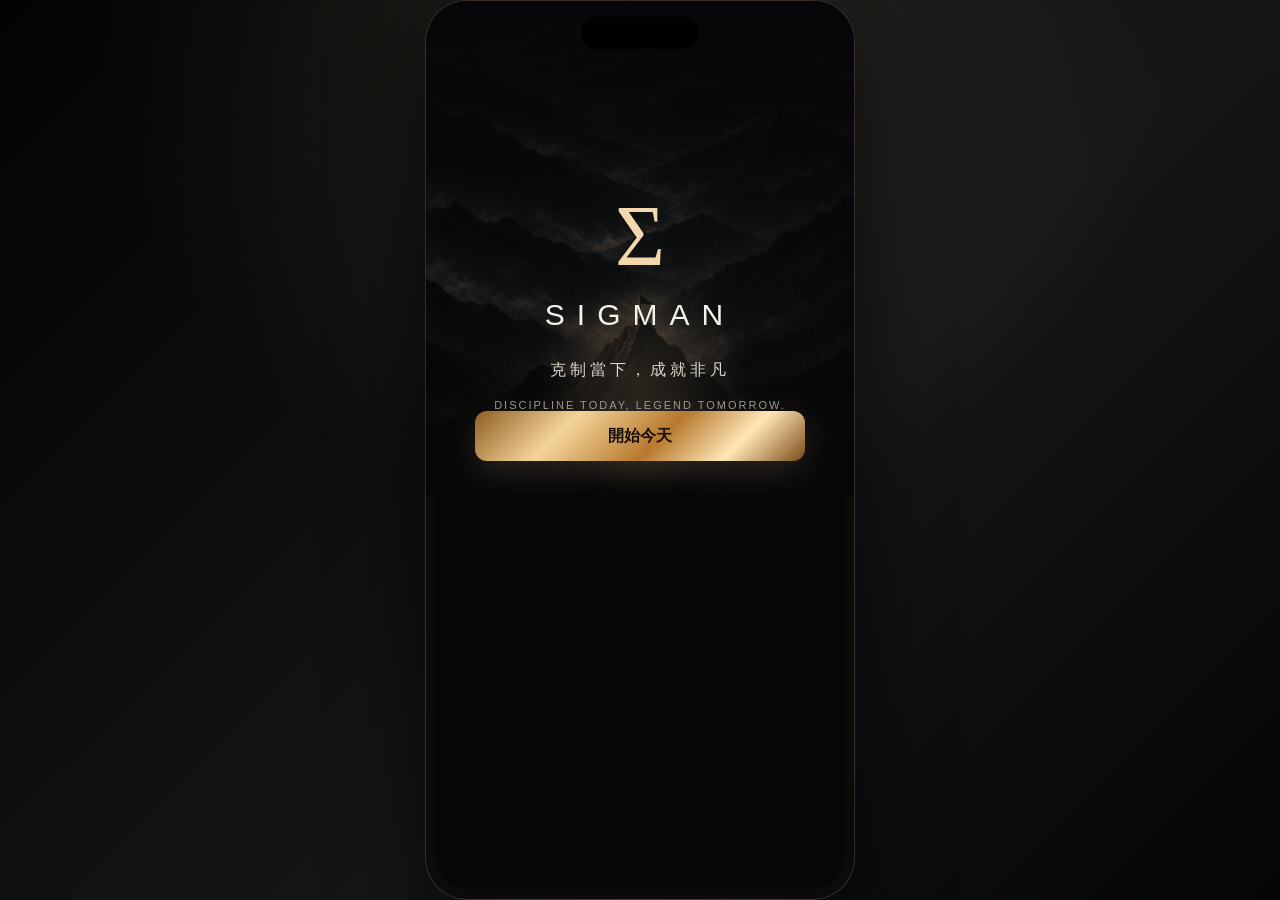
==== app.html @ 0994680c "Add premium landing page and brand assets" ====
<!doctype html>
<html lang="zh-Hant">
  <head>
    <meta charset="utf-8" />
    <meta name="viewport" content="width=device-width, initial-scale=1, viewport-fit=cover" />
    <meta name="theme-color" content="#050607" />
    <meta name="apple-mobile-web-app-capable" content="yes" />
    <meta name="apple-mobile-web-app-status-bar-style" content="black-translucent" />
    <meta name="apple-mobile-web-app-title" content="SIGMAN" />
    <meta name="description" content="SIGMAN 自律掌控系統" />
    <title>SIGMAN App</title>
    <link rel="manifest" href="manifest.json?v=10" />
    <link rel="apple-touch-icon" href="assets/icon-180.png" />
    <link rel="icon" href="assets/icon-192.png" />
    <link rel="stylesheet" href="styles.css?v=10" />
  </head>
  <body>
    <main class="phone-shell" aria-label="SIGMAN MVP">
      <section class="screen splash active" data-screen="splash">
        <div class="brand-mark">&Sigma;</div>
        <h1>SIGMAN</h1>
        <p class="tagline">&#20811;&#21046;&#30070;&#19979;&#65292;&#25104;&#23601;&#38750;&#20961;</p>
        <p class="subline">DISCIPLINE TODAY, LEGEND TOMORROW.</p>
        <div class="mountain" aria-hidden="true"></div>
        <button class="primary-btn" data-start>&#38283;&#22987;&#20170;&#22825;</button>
      </section>

      <section class="screen app-screen" data-screen="home">
        <header class="topbar">
          <div>
            <span class="eyebrow">掌控中心</span>
            <h2>SIGMAN</h2>
          </div>
          <button class="icon-btn" data-go="setup" data-nav="setup" aria-label="Settings">&#9881;</button>
        </header>

        <div class="content home-content">
          <section class="streak-hero">
            <img class="hero-sigil" src="assets/brand/sigma-shield.svg" alt="" />
            <span class="eyebrow">紀律儀表板</span>
            <div class="day-number">
              <strong id="streakDays">1</strong>
              <span>&#22825;</span>
            </div>
            <p id="homeMessage">&#20170;&#22825;&#21482;&#38656;&#35201;&#23432;&#20303;&#20170;&#22825;&#12290;</p>
            <div class="metric-row">
              <span>協定啟動 <b id="startDateLabel">--</b></span>
              <span>最佳紀錄 <b id="bestDays">1 &#22825;</b></span>
            </div>
          </section>

          <button class="reason-card" data-go="setup" data-nav="setup">
            <span class="eyebrow">&#25105;&#30340;&#29702;&#30001;</span>
            <strong id="reasonLabel">&#35373;&#23450;&#19968;&#20491;&#20320;&#19981;&#24819;&#20013;&#26039;&#32000;&#37636;&#30340;&#29702;&#30001;&#12290;</strong>
          </button>

          <section class="rescue-strip priority">
            <div>
              <span class="eyebrow">衝動來襲</span>
              <h3>啟動 90 秒掌控協定</h3>
              <p>停止滑動，離開刺激源，用行動奪回主導權。</p>
            </div>
            <button class="secondary-btn" data-go="rescue" data-nav="rescue">開始掌控</button>
          </section>

          <section class="task-panel">
            <div class="section-head">
              <div>
                <span class="eyebrow">今日執行系統</span>
                <h3>完成 4 個小勝利</h3>
              </div>
              <div class="task-tools">
                <span><b id="doneCount">0</b>/4</span>
                <button class="mini-action" type="button" id="refreshTasksButton">&#21047;&#26032;</button>
              </div>
            </div>
            <div class="tasks" id="taskList"></div>
          </section>
        </div>
      </section>

      <section class="screen app-screen" data-screen="rescue">
        <header class="detailbar">
          <button class="icon-btn" data-go="home" data-nav="home" aria-label="Back">&lsaquo;</button>
          <h2>救援 / 掌控中心</h2>
          <button class="icon-btn" data-reset-timer aria-label="Reset timer">&#8635;</button>
        </header>

        <div class="content rescue-content">
          <section class="timer-card" id="timerCard">
            <img class="timer-sigil" src="assets/brand/sigma-shield.svg" alt="" />
            <span class="eyebrow">90 秒控制協定</span>
            <div class="timer" id="timer">90</div>
            <span class="timer-unit">&#31186;</span>
            <p id="rescuePrompt">你不需要解決一生，只需要守住這一刻。</p>
          </section>

          <section class="action-panel">
            <div class="section-head compact">
              <h3>戰術行動卡</h3>
              <span>用行動切斷自動反應</span>
            </div>
            <div class="action-grid" id="actionGrid"></div>
          </section>

          <section class="completion-card" id="completionCard" hidden>
            <span class="eyebrow">掌控完成</span>
            <h3>你剛剛守住了一次。</h3>
            <p id="completionText">&#36889;&#19968;&#27425;&#65292;&#32000;&#37636;&#20445;&#30041;&#19979;&#20358;&#20102;&#12290;</p>
            <button class="secondary-btn" data-go="home" data-nav="home">&#22238;&#21040;&#39318;&#38913;</button>
          </section>

          <button class="wide-action" id="surviveButton">我已完成掌控</button>
          <button class="text-link" data-go="setup" data-nav="setup">我需要重置協定</button>
        </div>
      </section>

      <section class="screen app-screen" data-screen="setup">
        <header class="detailbar">
          <button class="icon-btn" data-go="home" data-nav="home" aria-label="Back">&lsaquo;</button>
          <h2>協定設定</h2>
          <span></span>
        </header>

        <form class="content setup-form" id="setupForm">
          <section class="setting-card">
            <span class="eyebrow">目前紀錄</span>
            <div class="stats-grid">
              <span>連續掌控<b id="settingsStreak">1 &#22825;</b></span>
              <span>啟動日期<b id="settingsStartDate">--</b></span>
              <span>最佳紀錄<b id="settingsBest">1 &#22825;</b></span>
              <span>協定完成<b id="settingsRescues">0 &#27425;</b></span>
            </div>
          </section>

          <section class="setting-card">
            <label>
              <span>我的個人準則</span>
              <textarea id="reasonInput" rows="4" maxlength="80" placeholder="&#20363;&#22914;&#65306;&#25105;&#35201;&#25226;&#27880;&#24847;&#21147;&#25343;&#22238;&#20358;&#65292;&#35731;&#29983;&#27963;&#37325;&#26032;&#31337;&#23450;&#12290;"></textarea>
            </label>
            <label>
              <span>&#38283;&#22987;&#26085;&#26399;</span>
              <input type="date" id="startDateInput" />
            </label>
            <button class="primary-btn" type="submit">儲存協定</button>
          </section>

          <section class="setting-card muted-card">
            <span class="eyebrow">重置協定</span>
            <p>一次失誤不是投降。最佳紀錄保留，標準不變，重新出發。</p>
            <button class="danger-btn" type="button" id="relapseButton">重新啟動今天</button>
          </section>
        </form>
      </section>

      <nav class="bottom-nav" hidden>
        <button class="active" data-go="home" data-nav="home"><span>&#8962;</span>&#39318;&#38913;</button>
        <button data-go="rescue" data-nav="rescue"><span>&#9889;</span>&#24613;&#25937;</button>
        <button data-go="setup" data-nav="setup"><span>&#9881;</span>&#35373;&#23450;</button>
      </nav>
    </main>

    <script src="app.js?v=10"></script>
  </body>
</html>
---- styles.css ----
:root {
  color-scheme: dark;
  --bg: #050607;
  --panel: #111315;
  --panel-2: #17191c;
  --line: #292b2f;
  --muted: #9a9792;
  --text: #f5f1eb;
  --gold: #e2bf91;
  --gold-2: #f3d8ad;
  --gold-dark: #8f5d21;
  --gold-line: rgba(226, 191, 145, 0.36);
  --gold-gradient: linear-gradient(135deg, #8f5d21 0%, #f4d49a 28%, #b6782e 56%, #ffe7b7 78%, #7a4b17 100%);
  --danger: #d88672;
  font-family: Inter, "Noto Sans TC", "PingFang TC", "Microsoft JhengHei", sans-serif;
}

* {
  box-sizing: border-box;
}

html,
body {
  min-height: 100%;
}

[hidden] {
  display: none !important;
}

body {
  min-height: 100vh;
  margin: 0;
  display: grid;
  place-items: center;
  background:
    radial-gradient(circle at 50% 0%, rgba(226, 191, 145, 0.13), transparent 34rem),
    linear-gradient(135deg, #020303, #141618 58%, #050505);
  color: var(--text);
}

button,
input,
textarea {
  font: inherit;
}

button {
  border: 0;
  color: inherit;
  cursor: pointer;
}

.phone-shell {
  position: relative;
  width: min(100vw, 430px);
  height: min(100dvh, 900px);
  min-height: 760px;
  overflow: hidden;
  background:
    radial-gradient(circle at 50% 4%, rgba(226, 191, 145, 0.13), transparent 17rem),
    #050607;
  border: 1px solid rgba(226, 191, 145, 0.22);
  border-radius: 42px;
  box-shadow: 0 30px 90px rgba(0, 0, 0, 0.6), inset 0 0 0 10px #0b0b0c;
}

.phone-shell::before {
  content: "";
  position: absolute;
  z-index: 20;
  top: 16px;
  left: 50%;
  width: 118px;
  height: 32px;
  transform: translateX(-50%);
  border-radius: 999px;
  background: #010101;
}

.screen {
  position: absolute;
  inset: 0;
  display: none;
  padding: calc(56px + env(safe-area-inset-top)) 24px calc(92px + env(safe-area-inset-bottom));
}

.screen.active {
  display: block;
}

.splash.screen.active {
  display: flex;
}

.splash {
  position: relative;
  flex-direction: column;
  align-items: center;
  text-align: center;
  overflow: auto;
  padding-top: clamp(96px, 21dvh, 204px);
  padding-bottom: calc(34px + env(safe-area-inset-bottom));
  background:
    linear-gradient(180deg, rgba(5, 6, 7, 0.86) 0%, rgba(5, 6, 7, 0.52) 34%, rgba(5, 6, 7, 0.32) 62%, rgba(5, 6, 7, 0.86) 100%),
    url("assets/splash-wallpaper.png") center center / cover no-repeat;
}

.brand-mark {
  margin-inline: auto;
  width: 92px;
  height: 92px;
  display: grid;
  place-items: center;
  color: var(--gold-2);
  font-family: Georgia, serif;
  font-size: 86px;
  line-height: 1;
}

.splash h1 {
  margin: 16px 0 0;
  font-size: 30px;
  font-weight: 500;
  letter-spacing: 12px;
}

.tagline {
  margin: 28px 0 0;
  color: #ddd6cd;
  letter-spacing: 4px;
}

.subline {
  margin: 18px 0 0;
  color: var(--muted);
  font-size: 11px;
  letter-spacing: 2px;
}

.mountain {
  position: absolute;
  left: 0;
  right: 0;
  inset: 0;
  z-index: 0;
  pointer-events: none;
  background:
    radial-gradient(circle at 50% 78%, rgba(226, 191, 145, 0.16), transparent 24%),
    linear-gradient(180deg, rgba(5, 6, 7, 0.96), rgba(5, 6, 7, 0.2) 54%, rgba(5, 6, 7, 0.96));
  opacity: 1;
}

.primary-btn,
.secondary-btn,
.wide-action,
.danger-btn {
  min-height: 50px;
  border-radius: 12px;
  font-weight: 700;
}

.primary-btn,
.wide-action {
  position: relative;
  z-index: 1;
  width: 100%;
  background: var(--gold-gradient);
  color: #17100a;
  box-shadow: 0 10px 36px rgba(226, 191, 145, 0.18);
}

.splash .primary-btn {
  width: calc(100% - 28px);
  max-width: 330px;
  margin-top: auto;
  margin-bottom: 0;
}

.splash .brand-mark,
.splash h1,
.splash .tagline,
.splash .subline,
.splash .primary-btn {
  position: relative;
  z-index: 1;
}

.secondary-btn {
  padding: 0 16px;
  background: rgba(226, 191, 145, 0.13);
  color: var(--gold-2);
}

.danger-btn {
  width: 100%;
  margin-top: 14px;
  background: rgba(216, 134, 114, 0.12);
  color: #f2b09f;
}

.topbar,
.detailbar {
  display: flex;
  align-items: center;
  justify-content: space-between;
  height: 58px;
  border-bottom: 1px solid rgba(255, 255, 255, 0.06);
}

.topbar h2,
.detailbar h2 {
  margin: 3px 0 0;
  font-size: 24px;
  letter-spacing: 5px;
}

.detailbar h2 {
  font-size: 20px;
  letter-spacing: 1px;
}

.eyebrow {
  display: block;
  color: var(--gold);
  font-size: 12px;
  letter-spacing: 1px;
}

.icon-btn {
  width: 36px;
  height: 36px;
  display: grid;
  place-items: center;
  border: 1px solid #393b3f;
  border-radius: 50%;
  background: transparent;
  color: #f0eadf;
}

.content {
  height: calc(100% - 58px);
  overflow: auto;
  padding: 18px 0 10px;
  scrollbar-width: none;
}

.content::-webkit-scrollbar {
  display: none;
}

.streak-card,
.streak-hero,
.reason-card,
.completion-card,
.setting-card,
.task-panel,
.timer-card,
.action-panel,
.rescue-strip {
  border: 1px solid rgba(226, 191, 145, 0.14);
  border-radius: 8px;
  background:
    radial-gradient(circle at 50% 0%, rgba(226, 191, 145, 0.12), transparent 16rem),
    linear-gradient(180deg, rgba(255, 255, 255, 0.055), rgba(255, 255, 255, 0.022));
}

.streak-card {
  padding: 22px;
  display: grid;
  grid-template-columns: 1fr 104px;
  gap: 12px 20px;
  align-items: center;
}

.home-content {
  padding-bottom: 20px;
}

.streak-hero {
  position: relative;
  overflow: hidden;
  padding: 22px;
  text-align: center;
}

.streak-hero::before {
  content: "";
  position: absolute;
  inset: 12px 32px auto;
  height: 220px;
  background: url("assets/ui/premium-ring.svg") center / contain no-repeat;
  opacity: 0.52;
  pointer-events: none;
}

.hero-sigil,
.timer-sigil {
  position: relative;
  z-index: 1;
  width: 56px;
  height: 56px;
  margin: 0 auto 8px;
  display: block;
}

.day-number {
  position: relative;
  z-index: 1;
  display: flex;
  align-items: baseline;
  justify-content: center;
  gap: 10px;
  margin-top: 4px;
}

.day-number strong {
  font-family: Georgia, "Times New Roman", serif;
  font-size: 86px;
  line-height: 0.95;
  letter-spacing: 0;
}

.day-number span {
  color: var(--gold);
  font-size: 18px;
  font-weight: 700;
}

.streak-hero p {
  position: relative;
  z-index: 1;
  margin: 12px 0 0;
  color: #e7e0d7;
  line-height: 1.7;
}

.metric-row {
  position: relative;
  z-index: 1;
  display: grid;
  grid-template-columns: repeat(2, minmax(0, 1fr));
  gap: 10px;
  margin-top: 18px;
}

.metric-row span {
  min-height: 54px;
  display: grid;
  place-items: center;
  gap: 4px;
  padding: 10px;
  border: 1px solid rgba(255, 255, 255, 0.045);
  border-radius: 8px;
  background: rgba(0, 0, 0, 0.16);
  color: var(--muted);
  font-size: 12px;
}

.metric-row b {
  color: var(--text);
  font-size: 15px;
}

.reason-card {
  width: 100%;
  margin-top: 14px;
  padding: 16px;
  display: block;
  text-align: left;
  border-color: rgba(226, 191, 145, 0.2);
  background:
    linear-gradient(180deg, rgba(226, 191, 145, 0.12), rgba(255, 255, 255, 0.025));
}

.reason-card strong {
  display: block;
  margin-top: 6px;
  color: #eee7dd;
  line-height: 1.7;
}

.ring {
  width: 164px;
  aspect-ratio: 1;
  display: grid;
  place-items: center;
  place-content: center;
  border-radius: 50%;
  background:
    radial-gradient(circle closest-side, #151719 75%, transparent 76%),
    conic-gradient(var(--gold) calc(var(--progress) * 1%), #333 0);
  text-align: center;
}

.ring span,
.ring small,
.streak-meta span {
  color: #aaa39b;
  font-size: 12px;
}

.ring strong {
  font-size: 42px;
}

.streak-meta {
  display: grid;
  gap: 7px;
}

.streak-meta strong {
  font-size: 18px;
}

blockquote {
  grid-column: 1 / -1;
  margin: 12px 0 0;
  text-align: center;
  line-height: 1.8;
}

cite {
  display: block;
  margin-top: 5px;
  color: var(--muted);
  font-size: 12px;
  font-style: normal;
}

.rescue-strip {
  margin-top: 14px;
  padding: 16px;
  display: flex;
  align-items: center;
  justify-content: space-between;
  gap: 14px;
}

.rescue-strip.priority {
  align-items: stretch;
}

.rescue-strip.priority div {
  min-width: 0;
}

.rescue-strip.priority p {
  margin: 6px 0 0;
  color: var(--muted);
  font-size: 12px;
  line-height: 1.6;
}

.rescue-strip h3,
.section-head h3 {
  margin: 4px 0 0;
  font-size: 17px;
}

.task-panel,
.action-panel {
  margin-top: 14px;
  padding: 16px 12px;
}

.section-head {
  display: flex;
  align-items: end;
  justify-content: space-between;
  gap: 12px;
  padding: 0 2px 10px;
}

.section-head.compact {
  display: block;
}

.section-head span {
  color: #b9b2aa;
  font-size: 12px;
}

.task-tools {
  display: flex;
  align-items: center;
  gap: 8px;
  flex-shrink: 0;
}

.mini-action {
  min-height: 32px;
  padding: 0 12px;
  border: 1px solid rgba(226, 191, 145, 0.25);
  border-radius: 999px;
  background: rgba(226, 191, 145, 0.12);
  color: var(--gold-2);
  font-size: 12px;
  font-weight: 800;
}

.task {
  width: 100%;
  display: grid;
  grid-template-columns: 54px 1fr 30px;
  gap: 10px;
  align-items: center;
  min-height: 68px;
  text-align: left;
  border-top: 1px solid rgba(255, 255, 255, 0.06);
  background: transparent;
}

.task-icon {
  width: 46px;
  height: 32px;
  display: grid;
  place-items: center;
  border-radius: 999px;
  background: rgba(226, 191, 145, 0.1);
  color: var(--gold);
  font-size: 12px;
  font-weight: 700;
}

.task strong,
.action-card strong {
  display: block;
  font-size: 15px;
}

.task small,
.action-card small,
.timer-card p {
  display: block;
  margin-top: 4px;
  color: #aaa39b;
  font-size: 12px;
  line-height: 1.5;
}

.check {
  width: 24px;
  height: 24px;
  display: grid;
  place-items: center;
  border: 1px solid #54575a;
  border-radius: 50%;
}

.task.done .check {
  border-color: transparent;
  background: var(--gold);
  color: #21170f;
}

.rescue-content {
  padding-top: 18px;
}

.timer-card {
  position: relative;
  overflow: hidden;
  padding: 24px 18px;
  text-align: center;
}

.timer-card::before {
  content: "";
  position: absolute;
  inset: 18px 40px auto;
  height: 220px;
  background: url("assets/ui/premium-ring.svg") center / contain no-repeat;
  opacity: 0.65;
  pointer-events: none;
}

.timer-card h1 {
  margin: 6px 0 0;
  font-size: 26px;
}

.timer {
  position: relative;
  z-index: 1;
  margin: 24px auto 12px;
  width: 190px;
  aspect-ratio: 1;
  display: grid;
  place-items: center;
  border: 1px solid rgba(226, 191, 145, 0.5);
  border-radius: 50%;
  background: radial-gradient(circle, rgba(226, 191, 145, 0.12), rgba(255, 255, 255, 0.02));
  color: var(--gold-2);
  font-size: 46px;
  font-weight: 800;
  letter-spacing: 1px;
}

.timer-unit {
  display: block;
  margin-top: -4px;
  color: var(--gold);
  font-weight: 700;
}

.timer-card .primary-btn {
  margin-top: 18px;
}

.action-grid {
  display: grid;
  grid-template-columns: repeat(2, minmax(0, 1fr));
  gap: 10px;
}

.action-card {
  min-height: 178px;
  padding: 12px 10px 14px;
  display: grid;
  place-items: center;
  align-content: start;
  text-align: center;
  border: 1px solid rgba(226, 191, 145, 0.2);
  border-radius: 8px;
  background:
    linear-gradient(180deg, rgba(226, 191, 145, 0.06), rgba(255, 255, 255, 0.025)),
    var(--panel-2);
}

.action-visual {
  width: 100%;
  aspect-ratio: 16 / 9;
  display: block;
  margin-bottom: 12px;
  overflow: hidden;
  border: 1px solid rgba(226, 191, 145, 0.16);
  border-radius: 7px;
  background:
    radial-gradient(circle at 50% 25%, rgba(226, 191, 145, 0.16), transparent 55%),
    #101113;
}

.action-visual img {
  width: 100%;
  height: 100%;
  display: block;
  object-fit: cover;
}

.action-card.selected {
  border-color: rgba(246, 216, 158, 0.76);
  box-shadow: 0 0 0 1px rgba(246, 216, 158, 0.18), 0 0 26px rgba(226, 191, 145, 0.12);
  background: rgba(226, 191, 145, 0.1);
}

.wide-action {
  margin-top: 20px;
}

.completion-card {
  margin-top: 14px;
  padding: 18px;
  text-align: center;
}

.completion-card h3 {
  margin: 8px 0 0;
  font-size: 20px;
}

.completion-card p,
.muted-card p {
  color: var(--muted);
  line-height: 1.7;
}

.completion-card .secondary-btn {
  width: 100%;
  margin-top: 12px;
}

.text-link {
  width: 100%;
  margin-top: 14px;
  padding: 12px;
  background: transparent;
  color: #b78a7a;
  font-size: 13px;
}

.setup-form {
  display: block;
}

.setting-card {
  margin-bottom: 14px;
  padding: 16px;
}

.stats-grid {
  display: grid;
  grid-template-columns: repeat(2, minmax(0, 1fr));
  gap: 10px;
  margin-top: 12px;
}

.stats-grid span {
  min-height: 62px;
  display: grid;
  gap: 5px;
  align-content: center;
  padding: 10px;
  border-radius: 8px;
  background: rgba(0, 0, 0, 0.16);
  color: var(--muted);
  font-size: 12px;
}

.stats-grid b {
  color: var(--text);
  font-size: 16px;
}

.setup-form label {
  display: block;
  margin-bottom: 18px;
}

.setup-form label span {
  display: block;
  margin-bottom: 8px;
  color: var(--gold);
  font-size: 13px;
}

input,
textarea {
  width: 100%;
  border: 1px solid var(--line);
  border-radius: 8px;
  background: #111315;
  color: var(--text);
  outline: 0;
}

input {
  height: 48px;
  padding: 0 12px;
}

textarea {
  resize: none;
  padding: 12px;
  line-height: 1.6;
}

input:focus,
textarea:focus {
  border-color: rgba(226, 191, 145, 0.7);
}

.bottom-nav {
  position: absolute;
  z-index: 10;
  left: 0;
  right: 0;
  bottom: 0;
  height: calc(86px + env(safe-area-inset-bottom));
  display: grid;
  grid-template-columns: repeat(3, 1fr);
  padding: 10px 38px calc(18px + env(safe-area-inset-bottom));
  border-top: 1px solid rgba(255, 255, 255, 0.08);
  background: rgba(8, 9, 10, 0.94);
  backdrop-filter: blur(18px);
}

.bottom-nav button {
  display: grid;
  place-items: center;
  gap: 4px;
  background: transparent;
  color: #85878a;
  font-size: 12px;
}

.bottom-nav span {
  font-size: 22px;
}

.bottom-nav .active {
  color: var(--gold-2);
}

@media (max-width: 480px) {
  body {
    display: block;
    background: #050607;
  }

  .phone-shell {
    width: 100vw;
    height: 100dvh;
    min-height: 0;
    border: 0;
    border-radius: 0;
    box-shadow: none;
  }

  .phone-shell::before {
    top: 12px;
  }

  .screen {
    padding-inline: 20px;
  }

  .splash {
    padding-top: clamp(88px, 20dvh, 178px);
    padding-inline: 20px;
  }

  .brand-mark {
    width: 78px;
    height: 78px;
    font-size: 74px;
  }

  .splash h1 {
    font-size: 27px;
    letter-spacing: 10px;
  }

  .tagline {
    margin-top: 22px;
  }

  .subline {
    margin-top: 14px;
    font-size: 10px;
  }

  .streak-card {
    grid-template-columns: 1fr 96px;
    padding: 18px;
  }

  .day-number strong {
    font-size: 74px;
  }

  .rescue-strip.priority {
    display: grid;
  }

  .rescue-strip.priority .secondary-btn {
    width: 100%;
  }

  .ring {
    width: 146px;
  }

  .bottom-nav {
    padding-inline: 32px;
  }
}

.landing-body {
  min-height: 100vh;
  display: block;
  background:
    linear-gradient(180deg, rgba(5, 6, 7, 0.7), #050607 62%),
    url("assets/ui/premium-panel-bg.svg") center top / cover no-repeat fixed,
    #050607;
}

.landing-nav {
  position: sticky;
  z-index: 30;
  top: 0;
  display: flex;
  align-items: center;
  justify-content: space-between;
  gap: 18px;
  padding: 18px clamp(18px, 5vw, 70px);
  border-bottom: 1px solid rgba(226, 191, 145, 0.16);
  background: rgba(5, 6, 7, 0.84);
  backdrop-filter: blur(18px);
}

.landing-logo,
.landing-nav nav,
.hero-actions {
  display: flex;
  align-items: center;
}

.landing-logo {
  gap: 10px;
  color: var(--gold-2);
  text-decoration: none;
  letter-spacing: 8px;
  font-weight: 700;
}

.landing-logo img {
  width: 34px;
  height: 34px;
}

.landing-nav nav {
  gap: 18px;
}

.landing-nav a {
  color: #d8d0c5;
  font-size: 13px;
  text-decoration: none;
}

.landing-page {
  width: min(1180px, calc(100% - 36px));
  margin: 0 auto;
}

.landing-hero {
  min-height: calc(100vh - 76px);
  display: grid;
  grid-template-columns: minmax(0, 1fr) minmax(320px, 430px);
  gap: clamp(28px, 6vw, 88px);
  align-items: center;
  padding: 54px 0 42px;
}

.overline {
  display: block;
  color: var(--gold);
  font-size: 13px;
  letter-spacing: 4px;
  text-transform: uppercase;
}

.hero-copy h1,
.landing-section h2,
.waitlist-section h2 {
  margin: 18px 0 0;
  color: #f7ead7;
  font-family: Georgia, "Noto Serif TC", serif;
  font-weight: 600;
  line-height: 1.06;
  letter-spacing: 0;
}

.hero-copy h1 {
  max-width: 700px;
  font-size: clamp(56px, 9vw, 112px);
}

.hero-copy p,
.landing-section p,
.waitlist-section p {
  max-width: 560px;
  color: #d0c7bb;
  font-size: 18px;
  line-height: 2;
}

.hero-actions {
  gap: 14px;
  margin-top: 28px;
}

.hero-actions .primary-btn,
.hero-actions .outline-btn,
.preview-cta {
  width: auto;
  min-width: 170px;
  min-height: 52px;
  display: inline-grid;
  place-items: center;
  padding: 0 22px;
  border-radius: 8px;
  text-decoration: none;
  font-weight: 800;
}

.outline-btn {
  border: 1px solid rgba(226, 191, 145, 0.38);
  color: var(--gold-2);
  background: rgba(0, 0, 0, 0.26);
}

.gold-divider {
  width: min(480px, 100%);
  margin-top: 38px;
}

.device-stage {
  display: grid;
  place-items: center;
}

.preview-phone {
  width: min(100%, 390px);
  min-height: 680px;
  padding: 34px 28px;
  border: 1px solid rgba(226, 191, 145, 0.28);
  border-radius: 42px;
  background:
    radial-gradient(circle at 50% 18%, rgba(226, 191, 145, 0.18), transparent 16rem),
    linear-gradient(180deg, #111214, #050607);
  box-shadow: 0 34px 90px rgba(0, 0, 0, 0.6), inset 0 0 0 8px #080808;
}

.preview-top {
  padding-bottom: 18px;
  border-bottom: 1px solid rgba(226, 191, 145, 0.14);
  color: var(--gold);
  text-align: center;
  letter-spacing: 12px;
}

.preview-sigil {
  width: 72px;
  height: 72px;
  display: block;
  margin: 28px auto 0;
}

.preview-ring {
  position: relative;
  width: 248px;
  height: 248px;
  display: grid;
  place-items: center;
  margin: 12px auto 18px;
}

.preview-ring img {
  position: absolute;
  inset: 0;
  width: 100%;
  height: 100%;
}

.preview-ring strong,
.preview-ring span {
  position: relative;
  z-index: 1;
}

.preview-ring strong {
  color: var(--gold-2);
  font-family: Georgia, serif;
  font-size: 76px;
  line-height: 1;
}

.preview-ring span {
  margin-top: 80px;
  margin-left: -40px;
  color: var(--gold);
  font-weight: 800;
}

.preview-stats {
  display: grid;
  grid-template-columns: repeat(3, 1fr);
  gap: 8px;
}

.preview-stats span {
  min-height: 82px;
  display: grid;
  place-items: center;
  padding: 10px;
  border: 1px solid rgba(226, 191, 145, 0.16);
  color: var(--muted);
  text-align: center;
  font-size: 12px;
}

.preview-stats b {
  color: var(--gold-2);
  font-size: 19px;
}

.preview-cta {
  width: 100%;
  margin-top: 18px;
  color: #17100a;
  background: var(--gold-gradient);
}

.landing-section,
.waitlist-section {
  padding: 88px 0;
  border-top: 1px solid rgba(226, 191, 145, 0.13);
}

.section-title {
  max-width: 760px;
}

.feature-grid {
  display: grid;
  grid-template-columns: repeat(3, minmax(0, 1fr));
  gap: 14px;
  margin-top: 34px;
}

.feature-grid article,
.waitlist-section,
.tactical-grid img,
.waitlist-form {
  border: 1px solid rgba(226, 191, 145, 0.18);
  border-radius: 8px;
  background:
    linear-gradient(180deg, rgba(226, 191, 145, 0.07), rgba(255, 255, 255, 0.022)),
    rgba(9, 10, 11, 0.78);
}

.feature-grid article {
  padding: 24px;
}

.feature-grid img {
  width: 80px;
  height: 80px;
  object-fit: contain;
}

.feature-grid h3,
.split-section h2 {
  color: #f3dcc0;
}

.feature-grid p {
  font-size: 15px;
}

.split-section {
  display: grid;
  grid-template-columns: minmax(0, 0.9fr) minmax(320px, 1.1fr);
  gap: 38px;
  align-items: center;
}

.tactical-grid {
  display: grid;
  grid-template-columns: repeat(2, minmax(0, 1fr));
  gap: 12px;
}

.tactical-grid img {
  width: 100%;
  padding: 10px;
}

.waitlist-section {
  display: grid;
  grid-template-columns: minmax(0, 1fr) minmax(300px, 440px);
  gap: 30px;
  align-items: start;
  margin-bottom: 70px;
  padding-inline: clamp(18px, 4vw, 44px);
}

.waitlist-form {
  padding: 22px;
}

.waitlist-form label {
  display: block;
  margin-bottom: 16px;
}

.waitlist-form span {
  display: block;
  margin-bottom: 8px;
  color: var(--gold);
  font-size: 13px;
}

.waitlist-form .primary-btn {
  margin-top: 6px;
}

.form-status {
  min-height: 24px;
  margin: 12px 0 0;
  color: var(--gold-2);
  font-size: 13px;
}

@media (max-width: 820px) {
  .landing-nav {
    align-items: flex-start;
    flex-direction: column;
  }

  .landing-hero,
  .split-section,
  .waitlist-section,
  .feature-grid {
    grid-template-columns: 1fr;
  }

  .landing-hero {
    min-height: 0;
  }

  .hero-actions {
    align-items: stretch;
    flex-direction: column;
  }

  .hero-actions .primary-btn,
  .hero-actions .outline-btn {
    width: 100%;
  }
}
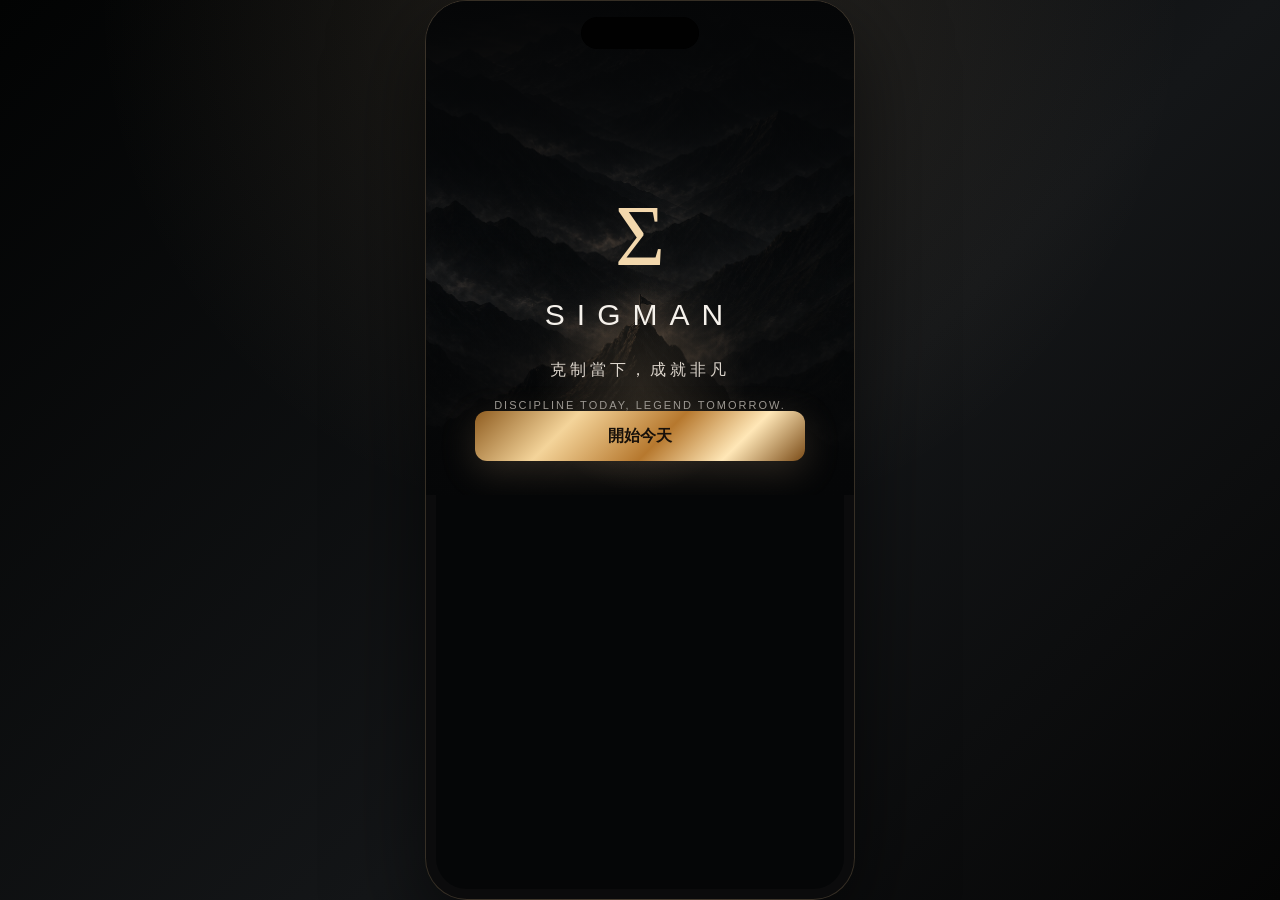
==== commit a154724a: "Unify premium icon system and day alignment" ====
--- a/app.html
+++ b/app.html
@@ -9,10 +9,10 @@
     <meta name="apple-mobile-web-app-title" content="SIGMAN" />
     <meta name="description" content="SIGMAN 自律掌控系統" />
     <title>SIGMAN App</title>
-    <link rel="manifest" href="manifest.json?v=10" />
+    <link rel="manifest" href="manifest.json?v=11" />
     <link rel="apple-touch-icon" href="assets/icon-180.png" />
     <link rel="icon" href="assets/icon-192.png" />
-    <link rel="stylesheet" href="styles.css?v=10" />
+    <link rel="stylesheet" href="styles.css?v=11" />
   </head>
   <body>
     <main class="phone-shell" aria-label="SIGMAN MVP">
@@ -27,16 +27,21 @@
 
       <section class="screen app-screen" data-screen="home">
         <header class="topbar">
-          <div>
-            <span class="eyebrow">掌控中心</span>
-            <h2>SIGMAN</h2>
+          <div class="topbar-title">
+            <span class="feature-icon small icon-mask" style="--icon: url('assets/icons/icon-dashboard.svg')" aria-hidden="true"></span>
+            <div>
+              <span class="eyebrow">掌控中心</span>
+              <h2>SIGMAN</h2>
+            </div>
           </div>
-          <button class="icon-btn" data-go="setup" data-nav="setup" aria-label="Settings">&#9881;</button>
+          <button class="icon-btn" data-go="setup" data-nav="setup" aria-label="Settings">
+            <span class="nav-icon icon-mask" style="--icon: url('assets/icons/nav-setup.svg')" aria-hidden="true"></span>
+          </button>
         </header>
 
         <div class="content home-content">
           <section class="streak-hero">
-            <img class="hero-sigil" src="assets/brand/sigma-shield.svg" alt="" />
+            <span class="hero-sigil icon-mask" style="--icon: url('assets/icons/icon-streak.svg')" aria-hidden="true"></span>
             <span class="eyebrow">紀律儀表板</span>
             <div class="day-number">
               <strong id="streakDays">1</strong>
@@ -50,8 +55,11 @@
           </section>
 
           <button class="reason-card" data-go="setup" data-nav="setup">
-            <span class="eyebrow">&#25105;&#30340;&#29702;&#30001;</span>
-            <strong id="reasonLabel">&#35373;&#23450;&#19968;&#20491;&#20320;&#19981;&#24819;&#20013;&#26039;&#32000;&#37636;&#30340;&#29702;&#30001;&#12290;</strong>
+            <span class="feature-icon small icon-mask" style="--icon: url('assets/icons/icon-reason.svg')" aria-hidden="true"></span>
+            <span>
+              <span class="eyebrow">我的理由</span>
+              <strong id="reasonLabel">&#35373;&#23450;&#19968;&#20491;&#20320;&#19981;&#24819;&#20013;&#26039;&#32000;&#37636;&#30340;&#29702;&#30001;&#12290;</strong>
+            </span>
           </button>
 
           <section class="rescue-strip priority">
@@ -88,7 +96,7 @@
 
         <div class="content rescue-content">
           <section class="timer-card" id="timerCard">
-            <img class="timer-sigil" src="assets/brand/sigma-shield.svg" alt="" />
+            <span class="timer-sigil icon-mask" style="--icon: url('assets/icons/feature-protocol.svg')" aria-hidden="true"></span>
             <span class="eyebrow">90 秒控制協定</span>
             <div class="timer" id="timer">90</div>
             <span class="timer-unit">&#31186;</span>
@@ -154,12 +162,12 @@
       </section>
 
       <nav class="bottom-nav" hidden>
-        <button class="active" data-go="home" data-nav="home"><span>&#8962;</span>&#39318;&#38913;</button>
-        <button data-go="rescue" data-nav="rescue"><span>&#9889;</span>&#24613;&#25937;</button>
-        <button data-go="setup" data-nav="setup"><span>&#9881;</span>&#35373;&#23450;</button>
+        <button class="active" data-go="home" data-nav="home"><span class="nav-icon icon-mask" style="--icon: url('assets/icons/nav-home.svg')" aria-hidden="true"></span>首頁</button>
+        <button data-go="rescue" data-nav="rescue"><span class="nav-icon icon-mask" style="--icon: url('assets/icons/nav-rescue.svg')" aria-hidden="true"></span>急救</button>
+        <button data-go="setup" data-nav="setup"><span class="nav-icon icon-mask" style="--icon: url('assets/icons/nav-setup.svg')" aria-hidden="true"></span>設定</button>
       </nav>
     </main>
 
-    <script src="app.js?v=10"></script>
+    <script src="app.js?v=11"></script>
   </body>
 </html>
--- a/styles.css
+++ b/styles.css
@@ -208,6 +208,12 @@
   border-bottom: 1px solid rgba(255, 255, 255, 0.06);
 }
 
+.topbar-title {
+  display: flex;
+  align-items: center;
+  gap: 10px;
+}
+
 .topbar h2,
 .detailbar h2 {
   margin: 3px 0 0;
@@ -302,29 +308,65 @@
   height: 56px;
   margin: 0 auto 8px;
   display: block;
+  color: var(--gold);
+}
+
+.icon-mask {
+  display: inline-block;
+  flex-shrink: 0;
+  background: currentColor;
+  -webkit-mask: var(--icon) center / contain no-repeat;
+  mask: var(--icon) center / contain no-repeat;
+}
+
+.feature-icon {
+  width: 64px;
+  height: 64px;
+  color: var(--gold);
+}
+
+.feature-icon.small {
+  width: 34px;
+  height: 34px;
+}
+
+.action-icon {
+  width: 56px;
+  height: 56px;
+  color: var(--gold);
+}
+
+.nav-icon {
+  width: 22px;
+  height: 22px;
+  color: currentColor;
 }
 
 .day-number {
   position: relative;
   z-index: 1;
-  display: flex;
-  align-items: baseline;
-  justify-content: center;
-  gap: 10px;
+  display: grid;
+  justify-items: center;
+  align-content: center;
+  gap: 2px;
   margin-top: 4px;
+  text-align: center;
 }
 
 .day-number strong {
   font-family: Georgia, "Times New Roman", serif;
+  font-variant-numeric: tabular-nums;
   font-size: 86px;
-  line-height: 0.95;
+  line-height: 0.9;
   letter-spacing: 0;
 }
 
 .day-number span {
+  margin: 0;
   color: var(--gold);
   font-size: 18px;
   font-weight: 700;
+  line-height: 1;
 }
 
 .streak-hero p {
@@ -366,7 +408,10 @@
   width: 100%;
   margin-top: 14px;
   padding: 16px;
-  display: block;
+  display: grid;
+  grid-template-columns: 40px 1fr;
+  gap: 12px;
+  align-items: center;
   text-align: left;
   border-color: rgba(226, 191, 145, 0.2);
   background:
@@ -628,24 +673,17 @@
     var(--panel-2);
 }
 
-.action-visual {
+.action-icon-frame {
   width: 100%;
-  aspect-ratio: 16 / 9;
-  display: block;
+  min-height: 84px;
+  display: grid;
+  place-items: center;
   margin-bottom: 12px;
-  overflow: hidden;
   border: 1px solid rgba(226, 191, 145, 0.16);
   border-radius: 7px;
   background:
     radial-gradient(circle at 50% 25%, rgba(226, 191, 145, 0.16), transparent 55%),
     #101113;
-}
-
-.action-visual img {
-  width: 100%;
-  height: 100%;
-  display: block;
-  object-fit: cover;
 }
 
 .action-card.selected {
@@ -784,12 +822,8 @@
   font-size: 12px;
 }
 
-.bottom-nav span {
-  font-size: 22px;
-}
-
 .bottom-nav .active {
-  color: var(--gold-2);
+  color: var(--gold);
 }
 
 @media (max-width: 480px) {
@@ -1044,24 +1078,29 @@
   height: 100%;
 }
 
-.preview-ring strong,
-.preview-ring span {
+.preview-ring-value {
   position: relative;
   z-index: 1;
-}
-
-.preview-ring strong {
+  display: grid;
+  justify-items: center;
+  align-content: center;
+  gap: 2px;
+  text-align: center;
+}
+
+.preview-ring-value strong {
   color: var(--gold-2);
-  font-family: Georgia, serif;
+  font-family: Georgia, "Times New Roman", serif;
+  font-variant-numeric: tabular-nums;
   font-size: 76px;
+  line-height: 0.9;
+}
+
+.preview-ring-value span {
+  margin: 0;
+  color: var(--gold);
+  font-weight: 800;
   line-height: 1;
-}
-
-.preview-ring span {
-  margin-top: 80px;
-  margin-left: -40px;
-  color: var(--gold);
-  font-weight: 800;
 }
 
 .preview-stats {
@@ -1125,12 +1164,18 @@
   padding: 24px;
 }
 
-.feature-grid img {
+.feature-grid img,
+.feature-grid .feature-icon {
   width: 80px;
   height: 80px;
   object-fit: contain;
 }
 
+.feature-grid .feature-icon {
+  width: 64px;
+  height: 64px;
+}
+
 .feature-grid h3,
 .split-section h2 {
   color: #f3dcc0;
@@ -1153,9 +1198,17 @@
   gap: 12px;
 }
 
-.tactical-grid img {
+.tactical-grid img,
+.tactical-grid .action-icon {
   width: 100%;
   padding: 10px;
+}
+
+.tactical-grid .action-icon {
+  width: 100%;
+  height: 130px;
+  color: var(--gold);
+  background-color: currentColor;
 }
 
 .waitlist-section {
